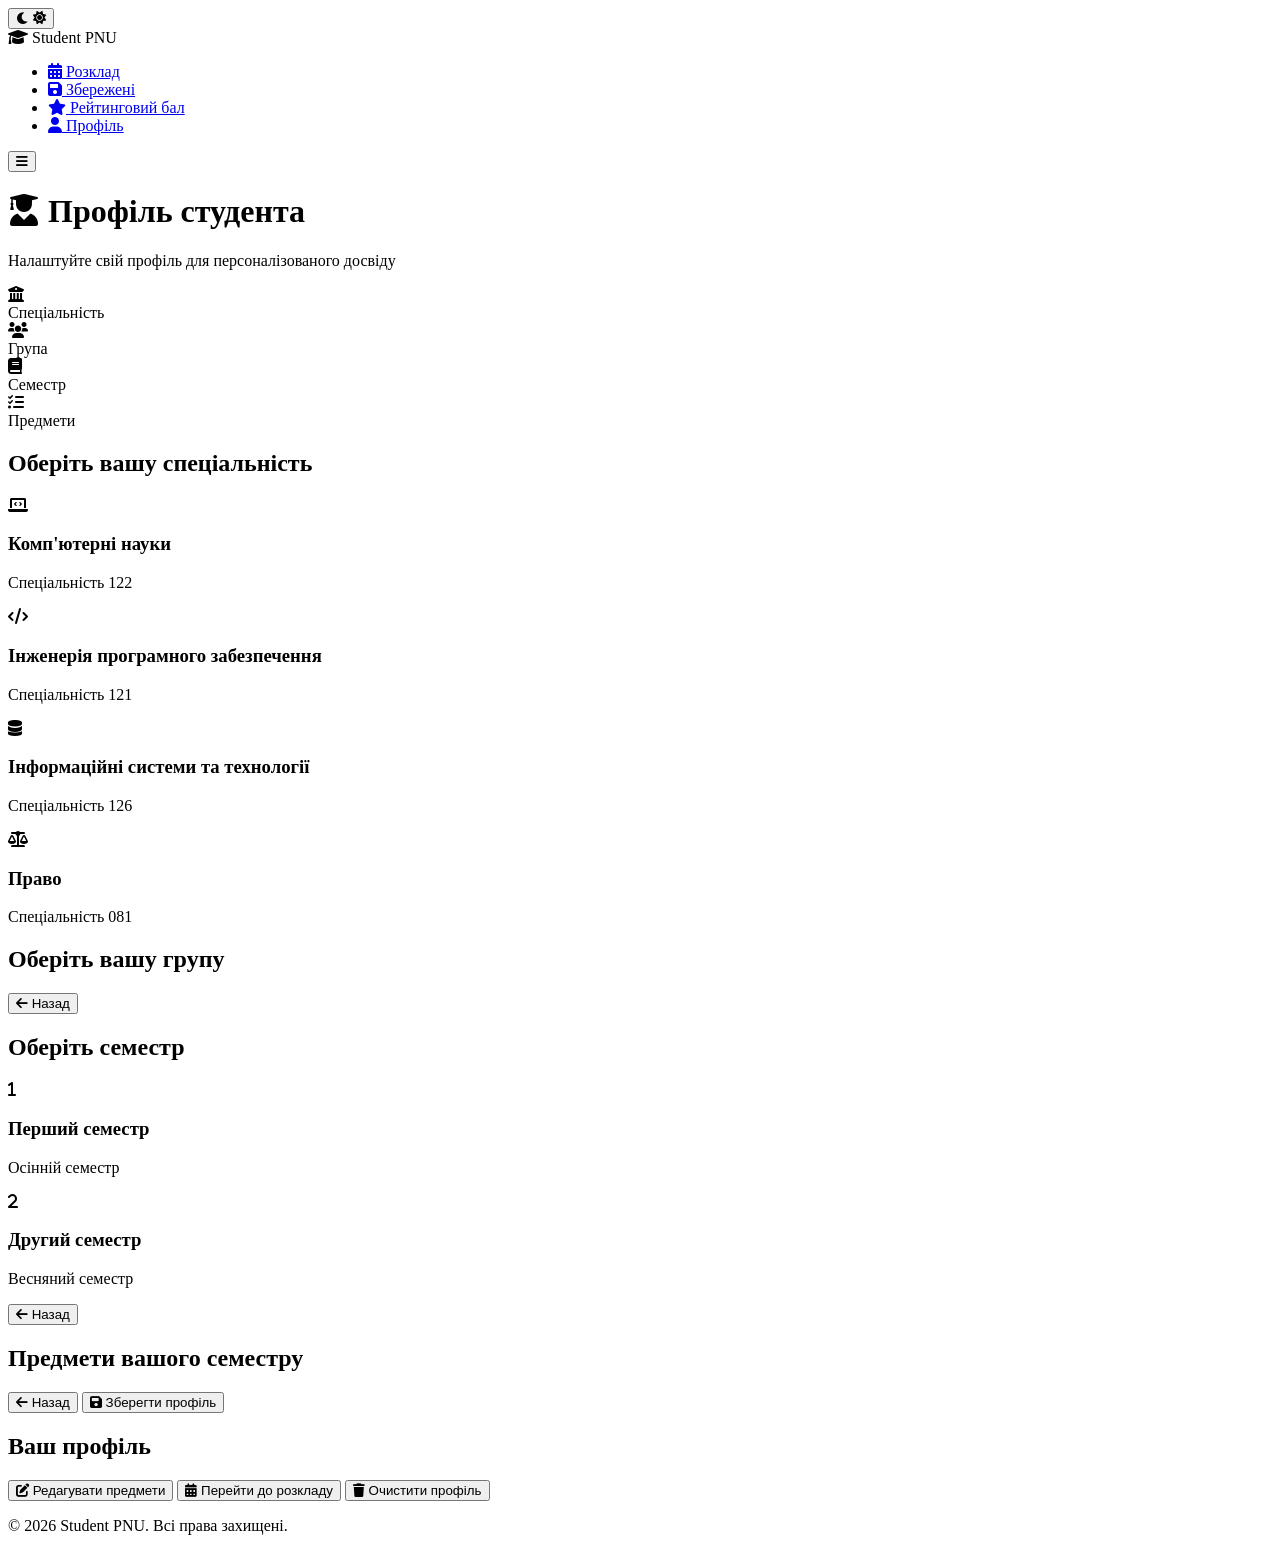
==== profile_new.html @ 1b492cb4 "Впроваджено функціонал перегляду чужих пар та оновлено дати на 2026" ====
<!DOCTYPE html>
<html lang="uk">
<head>
    <meta charset="UTF-8">
    <meta name="viewport" content="width=device-width, initial-scale=1.0">
    <title>Профіль студента</title>
    <link rel="stylesheet" href="profile_new.css">
    <!-- Font Awesome -->
    <link rel="stylesheet" href="https://cdnjs.cloudflare.com/ajax/libs/font-awesome/6.0.0/css/all.min.css">
    <!-- Google Fonts -->
    <link rel="preconnect" href="https://fonts.googleapis.com">
    <link rel="preconnect" href="https://fonts.gstatic.com" crossorigin>
    <link href="https://fonts.googleapis.com/css2?family=Montserrat:wght@400;500;600;700&display=swap" rel="stylesheet">
    <!-- Додаємо schedule_data.js перед profile.js -->
    <script src="schedule_data.js"></script>
    <script src="theme.js"></script>
    <script src="profile_new.js" defer></script>
</head>
<body>
    <!-- Тема -->
    <button id="theme-toggle" class="theme-toggle">
        <i class="fas fa-moon moon-icon"></i>
        <i class="fas fa-sun sun-icon"></i>
    </button>

    <!-- Навігація -->
    <nav class="main-nav">
        <div class="nav-container">
            <div class="logo">
                <i class="fas fa-graduation-cap"></i>
                <span>Student PNU</span>
            </div>
            <ul class="nav-list">
                <li class="nav-item">
                    <a href="schedule_new.html" class="nav-link">
                        <i class="fas fa-calendar-alt"></i>
                        <span>Розклад</span>
                    </a>
                </li>
                <li class="nav-item">
                    <a href="saved_new.html" class="nav-link">
                        <i class="fas fa-save"></i>
                        <span>Збережені</span>
                    </a>
                </li>
                <li class="nav-item">
                    <a href="rating_new.html" class="nav-link">
                        <i class="fas fa-star"></i>
                        <span>Рейтинговий бал</span>
                    </a>
                </li>
                <li class="nav-item">
                    <a href="profile_new.html" class="nav-link active">
                        <i class="fas fa-user"></i>
                        <span>Профіль</span>
                    </a>
                </li>
            </ul>
            <button class="mobile-menu-btn">
                <i class="fas fa-bars"></i>
            </button>
        </div>
    </nav>

    <!-- Головний контент -->
    <main class="main-content">
        <div class="container">
            <div class="profile-header">
                <h1 class="page-title">
                    <i class="fas fa-user-graduate"></i>
                    Профіль студента
                </h1>
                <p class="profile-subtitle">Налаштуйте свій профіль для персоналізованого досвіду</p>
            </div>

            <!-- Прогрес заповнення профілю -->
            <div class="profile-progress">
                <div class="progress-steps">
                    <div class="progress-step active" data-step="faculty">
                        <div class="step-icon">
                            <i class="fas fa-university"></i>
                        </div>
                        <div class="step-label">Спеціальність</div>
                    </div>
                    <div class="progress-step" data-step="group">
                        <div class="step-icon">
                            <i class="fas fa-users"></i>
                        </div>
                        <div class="step-label">Група</div>
                    </div>
                    <div class="progress-step" data-step="semester">
                        <div class="step-icon">
                            <i class="fas fa-book"></i>
                        </div>
                        <div class="step-label">Семестр</div>
                    </div>
                    <div class="progress-step" data-step="subjects">
                        <div class="step-icon">
                            <i class="fas fa-list-check"></i>
                        </div>
                        <div class="step-label">Предмети</div>
                    </div>
                </div>
                <div class="progress-bar">
                    <div class="progress-fill" style="width: 25%"></div>
                </div>
            </div>

            <!-- Крок 1: Вибір спеціальності -->
            <div id="step-faculty" class="profile-step active-step">
                <div class="step-content">
                    <h2 class="section-title">Оберіть вашу спеціальність</h2>
                    <div class="faculty-cards">
                        <div class="faculty-card" data-faculty="КН">
                            <div class="faculty-icon">
                                <i class="fas fa-laptop-code"></i>
                            </div>
                            <h3>Комп'ютерні науки</h3>
                            <p>Спеціальність 122</p>
                        </div>
                        <div class="faculty-card" data-faculty="ІПЗ">
                            <div class="faculty-icon">
                                <i class="fas fa-code"></i>
                            </div>
                            <h3>Інженерія програмного забезпечення</h3>
                            <p>Спеціальність 121</p>
                        </div>
                        <div class="faculty-card" data-faculty="ІСТ">
                            <div class="faculty-icon">
                                <i class="fas fa-database"></i>
                            </div>
                            <h3>Інформаційні системи та технології</h3>
                            <p>Спеціальність 126</p>
                        </div>
                        <div class="faculty-card" data-faculty="ПР">
                            <div class="faculty-icon">
                                <i class="fas fa-balance-scale"></i>
                            </div>
                            <h3>Право</h3>
                            <p>Спеціальність 081</p>
                        </div>
                    </div>
                </div>
            </div>

            <!-- Крок 2: Вибір групи -->
            <div id="step-group" class="profile-step">
                <div class="step-content">
                    <h2 class="section-title">Оберіть вашу групу</h2>
                    <div class="groups-container"></div>
                    <div class="step-actions">
                        <button class="btn btn-secondary" onclick="previousStep('step-group')">
                            <i class="fas fa-arrow-left"></i> Назад
                        </button>
                    </div>
                </div>
            </div>

            <!-- Крок 3: Вибір семестру -->
            <div id="step-semester" class="profile-step">
                <div class="step-content">
                    <h2 class="section-title">Оберіть семестр</h2>
                    <div class="semester-cards">
                        <div class="semester-card" data-semester="1">
                            <div class="semester-icon">
                                <i class="fas fa-1"></i>
                            </div>
                            <h3>Перший семестр</h3>
                            <p>Осінній семестр</p>
                        </div>
                        <div class="semester-card" data-semester="2">
                            <div class="semester-icon">
                                <i class="fas fa-2"></i>
                            </div>
                            <h3>Другий семестр</h3>
                            <p>Весняний семестр</p>
                        </div>
                    </div>
                    <div class="step-actions">
                        <button class="btn btn-secondary" onclick="previousStep('step-semester')">
                            <i class="fas fa-arrow-left"></i> Назад
                        </button>
                    </div>
                </div>
            </div>

            <!-- Крок 4: Список предметів -->
            <div id="step-subjects" class="profile-step">
                <div class="step-content">
                    <h2 class="section-title">Предмети вашого семестру</h2>
                    <div class="subjects-container">
                        <!-- Тут будуть предмети -->
                    </div>
                    <div class="step-actions">
                        <button class="btn btn-secondary" onclick="previousStep('step-subjects')">
                            <i class="fas fa-arrow-left"></i> Назад
                        </button>
                        <button class="btn btn-primary" onclick="saveProfile()">
                            <i class="fas fa-save"></i> Зберегти профіль
                        </button>
                    </div>
                </div>
            </div>

            <!-- Підсумок профілю (з'являється після заповнення) -->
            <div id="profile-summary" class="profile-step">
                <div class="step-content">
                    <h2 class="section-title">Ваш профіль</h2>
                    <div class="profile-summary-content">
                        <!-- Тут буде інформація про профіль -->
                    </div>
                    <div class="step-actions">
                        <button class="btn btn-secondary" onclick="editSubjects()">
                            <i class="fas fa-edit"></i> Редагувати предмети
                        </button>
                        <button class="btn btn-primary" onclick="checkProfileBeforeSchedule()">
                            <i class="fas fa-calendar-alt"></i> Перейти до розкладу
                        </button>
                        <button class="btn btn-danger" onclick="clearProfileState()">
                            <i class="fas fa-trash"></i> Очистити профіль
                        </button>
                    </div>
                </div>
            </div>
        </div>
    </main>

    <!-- Футер -->
    <footer class="footer">
        <div class="container">
            <p>© 2026 Student PNU. Всі права захищені.</p>
        </div>
    </footer>

</body>
</html>
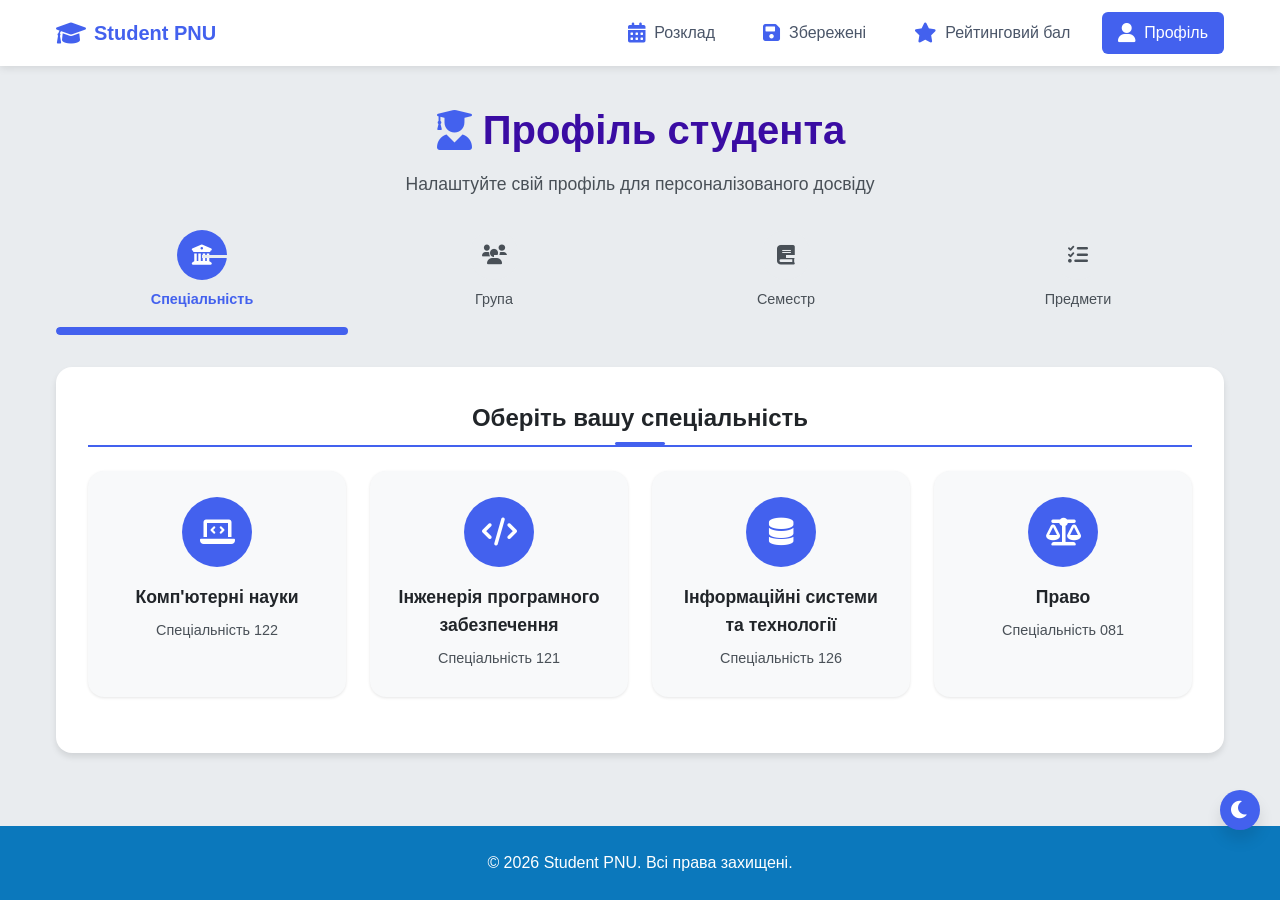
==== commit 4f9cb1e1: "Очищено код: видалено всі коментарі" ====
--- a/profile_new.html
+++ b/profile_new.html
@@ -5,25 +5,19 @@
     <meta name="viewport" content="width=device-width, initial-scale=1.0">
     <title>Профіль студента</title>
     <link rel="stylesheet" href="profile_new.css">
-    <!-- Font Awesome -->
     <link rel="stylesheet" href="https://cdnjs.cloudflare.com/ajax/libs/font-awesome/6.0.0/css/all.min.css">
-    <!-- Google Fonts -->
     <link rel="preconnect" href="https://fonts.googleapis.com">
     <link rel="preconnect" href="https://fonts.gstatic.com" crossorigin>
     <link href="https://fonts.googleapis.com/css2?family=Montserrat:wght@400;500;600;700&display=swap" rel="stylesheet">
-    <!-- Додаємо schedule_data.js перед profile.js -->
     <script src="schedule_data.js"></script>
     <script src="theme.js"></script>
     <script src="profile_new.js" defer></script>
 </head>
 <body>
-    <!-- Тема -->
     <button id="theme-toggle" class="theme-toggle">
         <i class="fas fa-moon moon-icon"></i>
         <i class="fas fa-sun sun-icon"></i>
     </button>
-
-    <!-- Навігація -->
     <nav class="main-nav">
         <div class="nav-container">
             <div class="logo">
@@ -61,8 +55,6 @@
             </button>
         </div>
     </nav>
-
-    <!-- Головний контент -->
     <main class="main-content">
         <div class="container">
             <div class="profile-header">
@@ -72,8 +64,6 @@
                 </h1>
                 <p class="profile-subtitle">Налаштуйте свій профіль для персоналізованого досвіду</p>
             </div>
-
-            <!-- Прогрес заповнення профілю -->
             <div class="profile-progress">
                 <div class="progress-steps">
                     <div class="progress-step active" data-step="faculty">
@@ -105,8 +95,6 @@
                     <div class="progress-fill" style="width: 25%"></div>
                 </div>
             </div>
-
-            <!-- Крок 1: Вибір спеціальності -->
             <div id="step-faculty" class="profile-step active-step">
                 <div class="step-content">
                     <h2 class="section-title">Оберіть вашу спеціальність</h2>
@@ -142,8 +130,6 @@
                     </div>
                 </div>
             </div>
-
-            <!-- Крок 2: Вибір групи -->
             <div id="step-group" class="profile-step">
                 <div class="step-content">
                     <h2 class="section-title">Оберіть вашу групу</h2>
@@ -155,8 +141,6 @@
                     </div>
                 </div>
             </div>
-
-            <!-- Крок 3: Вибір семестру -->
             <div id="step-semester" class="profile-step">
                 <div class="step-content">
                     <h2 class="section-title">Оберіть семестр</h2>
@@ -183,13 +167,10 @@
                     </div>
                 </div>
             </div>
-
-            <!-- Крок 4: Список предметів -->
             <div id="step-subjects" class="profile-step">
                 <div class="step-content">
                     <h2 class="section-title">Предмети вашого семестру</h2>
                     <div class="subjects-container">
-                        <!-- Тут будуть предмети -->
                     </div>
                     <div class="step-actions">
                         <button class="btn btn-secondary" onclick="previousStep('step-subjects')">
@@ -201,13 +182,10 @@
                     </div>
                 </div>
             </div>
-
-            <!-- Підсумок профілю (з'являється після заповнення) -->
             <div id="profile-summary" class="profile-step">
                 <div class="step-content">
                     <h2 class="section-title">Ваш профіль</h2>
                     <div class="profile-summary-content">
-                        <!-- Тут буде інформація про профіль -->
                     </div>
                     <div class="step-actions">
                         <button class="btn btn-secondary" onclick="editSubjects()">
@@ -224,13 +202,10 @@
             </div>
         </div>
     </main>
-
-    <!-- Футер -->
     <footer class="footer">
         <div class="container">
             <p>© 2026 Student PNU. Всі права захищені.</p>
         </div>
     </footer>
-
 </body>
 </html>
--- a/profile_new.css
+++ b/profile_new.css
@@ -0,0 +1,1316 @@
+
+:root {
+    --primary-color: #4361ee;
+    --primary-light: #4895ef;
+    --primary-dark: #3a0ca3;
+    --secondary-color: #f72585;
+    --accent-color: #f72585;
+    --light-color: #f8f9fa;
+    --light-gray: #e9ecef;
+    --medium-gray: #adb5bd;
+    --dark-gray: #495057;
+    --dark-color: #212529;
+    --success-color: #4ade80;
+    --warning-color: #fbbf24;
+    --danger-color: #f43f5e;
+    --info-color: #38bdf8;
+    --spacing-xs: 0.25rem;
+    --spacing-sm: 0.5rem;
+    --spacing-md: 1rem;
+    --spacing-lg: 1.5rem;
+    --spacing-xl: 2rem;
+    --spacing-xxl: 3rem;
+    --border-radius-sm: 0.25rem;
+    --border-radius-md: 0.5rem;
+    --border-radius-lg: 1rem;
+    --border-radius-xl: 1.5rem;
+    --border-radius-circle: 50%;
+    --box-shadow-sm: 0 1px 3px rgba(0, 0, 0, 0.1);
+    --box-shadow-md: 0 4px 6px rgba(0, 0, 0, 0.1);
+    --box-shadow-lg: 0 10px 15px rgba(0, 0, 0, 0.1);
+    --box-shadow-xl: 0 20px 25px rgba(0, 0, 0, 0.1);
+    --transition-fast: 0.2s ease;
+    --transition-normal: 0.3s ease;
+    --transition-slow: 0.5s ease;
+}
+* {
+    box-sizing: border-box;
+    margin: 0;
+    padding: 0;
+}
+body {
+    font-family: 'Montserrat', sans-serif;
+    line-height: 1.6;
+    color: var(--dark-color);
+    background-color: var(--light-gray);
+    min-height: 100vh;
+    display: flex;
+    flex-direction: column;
+}
+.container {
+    width: 100%;
+    max-width: 1200px;
+    margin: 0 auto;
+    padding: 0 var(--spacing-md);
+}
+.main-nav {
+    background-color: white;
+    padding: 0;
+    position: sticky;
+    top: 0;
+    z-index: 100;
+    box-shadow: 0 2px 8px rgba(0, 0, 0, 0.1);
+    width: 100%;
+}
+.nav-container {
+    max-width: 1200px;
+    margin: 0 auto;
+    display: flex;
+    justify-content: space-between;
+    align-items: center;
+    padding: 0.75rem 1rem;
+}
+.logo {
+    display: flex;
+    align-items: center;
+    gap: 0.5rem;
+    color: var(--primary-color);
+    font-size: 1.25rem;
+    font-weight: 700;
+    text-decoration: none;
+}
+.logo i {
+    font-size: 1.5rem;
+}
+.nav-list {
+    display: flex;
+    list-style: none;
+    margin: 0;
+    padding: 0;
+    gap: 1rem;
+}
+.nav-item {
+    margin: 0;
+}
+.nav-link {
+    display: flex;
+    align-items: center;
+    gap: 0.5rem;
+    color: #4a5568;
+    text-decoration: none;
+    font-weight: 500;
+    font-size: 1rem;
+    padding: 0.5rem 1rem;
+    border-radius: 0.375rem;
+    transition: all 0.3s ease;
+}
+.nav-link i {
+    font-size: 1.25rem;
+    color: var(--primary-color);
+}
+.nav-link:hover {
+    background-color: var(--primary-color);
+    color: white;
+}
+.nav-link:hover i {
+    color: white;
+}
+.nav-link.active {
+    background-color: var(--primary-color);
+    color: white;
+}
+.nav-link.active i {
+    color: white;
+}
+.mobile-menu-btn {
+    display: none;
+    background: none;
+    border: none;
+    color: #4a5568;
+    font-size: 1.5rem;
+    cursor: pointer;
+    padding: 0.5rem;
+}
+[data-theme="dark"] .main-nav {
+    background-color: #1a1a1a;
+    box-shadow: 0 2px 8px rgba(0, 0, 0, 0.3);
+}
+[data-theme="dark"] .logo {
+    color: var(--primary-light);
+}
+[data-theme="dark"] .nav-link {
+    color: #e2e8f0;
+}
+[data-theme="dark"] .nav-link i {
+    color: var(--primary-light);
+}
+[data-theme="dark"] .nav-link:hover,
+[data-theme="dark"] .nav-link.active {
+    background-color: var(--primary-light);
+    color: #1a202c;
+}
+[data-theme="dark"] .nav-link:hover i,
+[data-theme="dark"] .nav-link.active i {
+    color: #1a202c;
+}
+[data-theme="dark"] .mobile-menu-btn {
+    color: #e2e8f0;
+}
+@media (max-width: 768px) {
+    .nav-container {
+        padding: 0.5rem;
+    }
+    .nav-list {
+    display: none;
+        position: absolute;
+        top: 100%;
+        left: 0;
+        right: 0;
+        flex-direction: column;
+        background-color: white;
+        padding: 1rem;
+        box-shadow: 0 4px 6px rgba(0, 0, 0, 0.1);
+        z-index: 1000;
+    }
+    .nav-list.show {
+        display: flex;
+    }
+    .nav-item {
+        width: 100%;
+    }
+    .nav-link {
+        width: 100%;
+        padding: 0.75rem 1rem;
+    }
+    [data-theme="dark"] .nav-list {
+        background-color: #1a1a1a;
+    }
+    .mobile-menu-btn {
+        display: block !important;
+        position: relative;
+        z-index: 101;
+    }
+}
+.main-content {
+    flex: 1;
+    padding: var(--spacing-xl) 0;
+}
+.profile-header {
+    text-align: center;
+    margin-bottom: var(--spacing-xl);
+}
+.page-title {
+    font-size: 2.5rem;
+    font-weight: 700;
+    color: var(--primary-dark);
+    margin-bottom: var(--spacing-sm);
+    display: flex;
+    align-items: center;
+    justify-content: center;
+    gap: var(--spacing-sm);
+}
+.page-title i {
+    color: var(--primary-color);
+}
+.profile-subtitle {
+    font-size: 1.1rem;
+    color: var(--dark-gray);
+    max-width: 600px;
+    margin: 0 auto;
+}
+.profile-progress {
+    margin-bottom: var(--spacing-xl);
+}
+.progress-steps {
+    display: flex;
+    justify-content: space-between;
+    margin-bottom: var(--spacing-md);
+}
+.progress-step {
+    display: flex;
+    flex-direction: column;
+    align-items: center;
+    width: 25%;
+    position: relative;
+    z-index: 1;
+}
+.progress-step::before {
+    content: '';
+    position: absolute;
+    top: 25px;
+    left: -50%;
+    width: 100%;
+    height: 3px;
+    background-color: var(--light-gray);
+    z-index: -1;
+}
+.progress-step:first-child::before {
+    display: none;
+}
+.progress-step.active .step-icon,
+.progress-step.completed .step-icon {
+    background-color: var(--primary-color);
+    color: white;
+}
+.progress-step.active::before,
+.progress-step.completed::before {
+    background-color: var(--primary-color);
+}
+.step-icon {
+    width: 50px;
+    height: 50px;
+    border-radius: var(--border-radius-circle);
+    background-color: var(--light-gray);
+    display: flex;
+    align-items: center;
+    justify-content: center;
+    margin-bottom: var(--spacing-sm);
+    color: var(--dark-gray);
+    font-size: 1.25rem;
+    transition: all var(--transition-normal);
+}
+.step-label {
+    font-size: 0.9rem;
+    font-weight: 500;
+    color: var(--dark-gray);
+    text-align: center;
+}
+.progress-step.active .step-label {
+    color: var(--primary-color);
+    font-weight: 600;
+}
+.progress-bar {
+    height: 8px;
+    background-color: var(--light-gray);
+    border-radius: var(--border-radius-lg);
+    overflow: hidden;
+}
+.progress-fill {
+    height: 100%;
+    background-color: var(--primary-color);
+    border-radius: var(--border-radius-lg);
+    transition: width var(--transition-normal);
+}
+.profile-step {
+    display: none;
+    margin-bottom: var(--spacing-xl);
+}
+.profile-step.active-step {
+    display: block;
+    animation: fadeIn var(--transition-normal);
+}
+.step-content {
+    background-color: white;
+    border-radius: var(--border-radius-lg);
+    padding: var(--spacing-xl);
+    box-shadow: var(--box-shadow-md);
+}
+.section-title {
+    font-size: 1.5rem;
+    font-weight: 600;
+    color: var(--dark-color);
+    margin-bottom: var(--spacing-lg);
+    border-bottom: 2px solid var(--primary-color);
+    padding-bottom: var(--spacing-sm);
+    text-align: center;
+    position: relative;
+}
+.section-title::after {
+    content: '';
+    position: absolute;
+    bottom: 0;
+    left: 50%;
+    transform: translateX(-50%);
+    width: 50px;
+    height: 3px;
+    background-color: var(--primary-color);
+    border-radius: var(--border-radius-sm);
+}
+[data-theme="dark"] .section-title {
+    color: var(--light-color);
+    border-bottom: 2px solid var(--primary-light);
+}
+.faculty-cards {
+    display: grid;
+    grid-template-columns: repeat(auto-fit, minmax(250px, 1fr));
+    gap: var(--spacing-lg);
+    margin-bottom: var(--spacing-lg);
+}
+.faculty-card {
+    background-color: var(--light-color);
+    border-radius: var(--border-radius-lg);
+    padding: var(--spacing-lg);
+    box-shadow: var(--box-shadow-sm);
+    transition: all var(--transition-normal);
+    cursor: pointer;
+    text-align: center;
+    border: 2px solid transparent;
+}
+.faculty-card:hover {
+    transform: translateY(-5px);
+    box-shadow: var(--box-shadow-lg);
+    border-color: var(--primary-light);
+}
+.faculty-card.selected {
+    border-color: var(--primary-color);
+    background-color: rgba(67, 97, 238, 0.05);
+}
+.faculty-icon {
+    width: 70px;
+    height: 70px;
+    border-radius: var(--border-radius-circle);
+    background-color: var(--primary-color);
+    color: white;
+    display: flex;
+    align-items: center;
+    justify-content: center;
+    margin: 0 auto var(--spacing-md);
+    font-size: 1.75rem;
+}
+.faculty-card h3 {
+    font-size: 1.1rem;
+    font-weight: 600;
+    margin-bottom: var(--spacing-sm);
+    color: var(--dark-color);
+    word-wrap: break-word;
+}
+.faculty-card p {
+    font-size: 0.9rem;
+    color: var(--dark-gray);
+    word-wrap: break-word;
+}
+.groups-container {
+    display: grid;
+    grid-template-columns: repeat(auto-fill, minmax(150px, 1fr));
+    gap: var(--spacing-md);
+    margin-bottom: var(--spacing-lg);
+}
+.group-card {
+    background-color: var(--light-color);
+    border-radius: var(--border-radius-md);
+    padding: var(--spacing-md);
+    text-align: center;
+    cursor: pointer;
+    transition: all var(--transition-normal);
+    border: 2px solid transparent;
+}
+.group-card:hover {
+    transform: translateY(-3px);
+    box-shadow: var(--box-shadow-md);
+    border-color: var(--primary-light);
+}
+.group-card.selected {
+    border-color: var(--primary-color);
+    background-color: rgba(67, 97, 238, 0.05);
+}
+.group-card h3 {
+    font-size: 1.1rem;
+    font-weight: 600;
+    color: var(--dark-color);
+    word-wrap: break-word;
+}
+.group-card p {
+    font-size: 0.85rem;
+    color: var(--dark-gray);
+    word-wrap: break-word;
+}
+.semester-cards {
+    display: grid;
+    grid-template-columns: repeat(auto-fit, minmax(200px, 1fr));
+    gap: var(--spacing-lg);
+    margin-bottom: var(--spacing-lg);
+}
+.semester-card {
+    background-color: var(--light-color);
+    border-radius: var(--border-radius-lg);
+    padding: var(--spacing-lg);
+    text-align: center;
+    cursor: pointer;
+    transition: all var(--transition-normal);
+    border: 2px solid transparent;
+}
+.semester-card:hover {
+    transform: translateY(-5px);
+    box-shadow: var(--box-shadow-md);
+    border-color: var(--primary-light);
+}
+.semester-card.selected {
+    border-color: var(--primary-color);
+    background-color: rgba(67, 97, 238, 0.05);
+}
+.semester-icon {
+    width: 60px;
+    height: 60px;
+    border-radius: var(--border-radius-circle);
+    background-color: var(--primary-color);
+    color: white;
+    display: flex;
+    align-items: center;
+    justify-content: center;
+    margin: 0 auto var(--spacing-md);
+    font-size: 1.5rem;
+}
+.semester-card h3 {
+    font-size: 1.1rem;
+    font-weight: 600;
+    margin-bottom: var(--spacing-sm);
+    color: var(--dark-color);
+    word-wrap: break-word;
+}
+.semester-card p {
+    font-size: 0.9rem;
+    color: var(--dark-gray);
+    word-wrap: break-word;
+}
+.subjects-container {
+    margin-bottom: var(--spacing-lg);
+}
+.subject-category-group {
+    margin-bottom: var(--spacing-lg);
+    border-radius: var(--border-radius-md);
+    overflow: hidden;
+    box-shadow: var(--box-shadow-sm);
+}
+.subject-category-group h3 {
+    background-color: var(--primary-light);
+    color: white;
+    padding: var(--spacing-md);
+    font-size: 1.1rem;
+    font-weight: 600;
+    display: flex;
+    justify-content: space-between;
+    align-items: center;
+    cursor: pointer;
+}
+.subject-category-group h3:hover {
+    background-color: var(--primary-color);
+}
+.subjects-list {
+    background-color: var(--light-color);
+    padding: var(--spacing-md);
+}
+.subject-item-chosen { 
+    display: flex;
+    flex-direction: column; 
+    padding: var(--spacing-md);
+    border-bottom: 1px solid var(--light-gray);
+    transition: background-color var(--transition-fast);
+}
+.subject-item-chosen:last-child {
+    border-bottom: none;
+}
+.subject-item-chosen:hover {
+    background-color: rgba(67, 97, 238, 0.05);
+}
+.subject-info-chosen { 
+    flex: 1;
+    min-width: 0;
+    margin-bottom: var(--spacing-sm);
+}
+.subject-info-chosen h4 {
+    font-size: 1.1rem;
+    font-weight: 600;
+    margin-bottom: var(--spacing-xs);
+    color: var(--dark-color);
+    word-wrap: break-word;
+    overflow-wrap: break-word;
+    hyphens: auto;
+    max-width: 100%;
+}
+.subject-info-chosen small {
+    display: block;
+    font-size: 0.9rem;
+    color: var(--dark-gray);
+    word-wrap: break-word;
+    overflow-wrap: break-word;
+    hyphens: auto;
+    margin-bottom: var(--spacing-sm);
+    max-width: 100%;
+}
+.subject-info-chosen small i {
+    margin-right: var(--spacing-xs);
+    color: var(--primary-color);
+}
+.subgroups-chosen { 
+    word-wrap: break-word;
+    overflow-wrap: break-word;
+    padding-left: 0; 
+    margin-top: var(--spacing-sm);
+    max-width: 100%;
+}
+.subgroups_chosen label { 
+    display: block;
+    margin-bottom: var(--spacing-xs);
+    font-size: 0.85rem;
+    color: var(--dark-gray);
+    word-wrap: break-word;
+    overflow-wrap: break-word;
+    hyphens: auto;
+    max-width: 100%;
+}
+.subject-item {
+    display: flex;
+    align-items: flex-start;
+    padding: var(--spacing-md);
+    border-bottom: 1px solid var(--light-gray);
+    transition: background-color var(--transition-fast);
+    flex-direction: column; 
+}
+.subject-item:last-child {
+    border-bottom: none;
+}
+.subject-item:hover {
+    background-color: rgba(67, 97, 238, 0.05);
+}
+.subject-item input[type="checkbox"] {
+    margin-right: 0;
+    margin-bottom: var(--spacing-sm);
+    width: 18px;
+    height: 18px;
+    accent-color: var(--primary-color);
+    order: -1;
+}
+.subject-info {
+    flex: 1;
+    min-width: 0;
+    margin-left: 0;
+}
+.subject-info h4 {
+    font-size: 1.1rem;
+    font-weight: 600;
+    margin-bottom: var(--spacing-xs);
+    color: var(--dark-color);
+    word-wrap: break-word;
+    overflow-wrap: break-word;
+    hyphens: auto;
+    max-width: 100%;
+}
+.subject-info small {
+    display: block;
+    background-color: #f8f9fa;
+    padding: 8px 12px;
+    margin-top: 8px;
+    border-radius: 6px;
+    font-size: 0.95em;
+    color: #495057;
+    width: 100%;
+    box-sizing: border-box;
+}
+.subject-info small i {
+    margin-right: 6px;
+    color: #0d6efd;
+}
+.subject-info small i.fa-graduation-cap {
+    color: #198754;
+}
+.subject-info small i.fa-clipboard-check {
+    color: #0dcaf0;
+}
+.subgroups {
+    margin-top: var(--spacing-sm);
+    padding-left: 0;
+    word-wrap: break-word;
+    overflow-wrap: break-word;
+    max-width: 100%;
+}
+.subgroups label {
+    display: block;
+    margin-bottom: var(--spacing-xs);
+    font-size: 0.85rem;
+    color: var(--dark-gray);
+    word-wrap: break-word;
+    overflow-wrap: break-word;
+    hyphens: auto;
+    max-width: 100%;
+}
+.step-actions {
+    display: flex;
+    gap: 1rem;
+    margin-top: 2rem;
+    justify-content: center;
+    flex-wrap: wrap;
+}
+.btn {
+    display: inline-flex;
+    align-items: center;
+    justify-content: center;
+    gap: 0.5rem;
+    padding: 0.75rem 1.5rem;
+    border: none;
+    border-radius: 8px;
+    font-size: 1rem;
+    font-weight: 600;
+    cursor: pointer;
+    transition: all 0.3s ease;
+    min-width: 160px;
+    text-align: center;
+}
+.btn i {
+    font-size: 1.1rem;
+}
+.btn-primary {
+    background-color: var(--primary-color);
+    color: white;
+}
+.btn-primary:hover {
+    background-color: var(--primary-dark);
+    transform: translateY(-2px);
+    box-shadow: 0 4px 6px rgba(0, 0, 0, 0.1);
+}
+.btn-secondary {
+    background-color: var(--light-gray);
+    color: var(--dark-gray);
+}
+.btn-secondary:hover {
+    background-color: var(--medium-gray);
+    transform: translateY(-2px);
+    box-shadow: 0 4px 6px rgba(0, 0, 0, 0.1);
+}
+.btn-danger {
+    background-color: var(--danger-color);
+    color: white;
+}
+.btn-danger:hover {
+    opacity: 0.9;
+    transform: translateY(-2px);
+    box-shadow: 0 4px 6px rgba(0, 0, 0, 0.1);
+}
+[data-theme="dark"] .btn-secondary {
+    background-color: #2d3436;
+    color: #f5f6fa;
+    border: 1px solid #4895ef;
+}
+[data-theme="dark"] .btn-secondary:hover {
+    background-color: #1a1a1a;
+}
+[data-theme="dark"] .btn-primary {
+    background-color: #4895ef;
+    color: #f5f6fa;
+}
+[data-theme="dark"] .btn-primary:hover {
+    background-color: #3a7bc8;
+}
+[data-theme="dark"] .btn-danger {
+    background-color: #e74c3c;
+    color: #f5f6fa;
+}
+[data-theme="dark"] .btn-danger:hover {
+    background-color: #c0392b;
+}
+@media (max-width: 576px) {
+    .step-actions {
+        flex-direction: column;
+        gap: 0.75rem;
+    }
+    .btn {
+        width: 100%;
+        padding: 0.875rem;
+        font-size: 0.95rem;
+    }
+}
+.profile-summary-content {
+    background-color: var(--light-color);
+    border-radius: var(--border-radius-md);
+    padding: var(--spacing-lg);
+    margin-bottom: var(--spacing-lg);
+}
+.profile-summary-content h3 {
+    font-size: 1.2rem;
+    font-weight: 600;
+    margin-bottom: var(--spacing-md);
+    color: var(--primary-color);
+    display: flex;
+    align-items: center;
+    gap: var(--spacing-sm);
+}
+.profile-summary-content h3 i {
+    color: var(--primary-color);
+}
+.profile-summary-content p {
+    margin-bottom: var(--spacing-md);
+    font-size: 1rem;
+    color: var(--dark-gray);
+    word-wrap: break-word;
+    overflow-wrap: break-word;
+}
+.profile-summary-content ul {
+    list-style-type: none;
+    margin-bottom: var(--spacing-md);
+}
+.profile-summary-content ul li {
+    background-color: #f8f9fa;
+    padding: 12px;
+    margin-bottom: 10px;
+    border-radius: 8px;
+    line-height: 1.5;
+}
+.profile-summary-content ul li small {
+    display: block;
+    margin-top: 8px;
+    padding: 6px;
+    background-color: #e9ecef;
+    border-radius: 4px;
+}
+.profile-summary-content ul li i {
+    margin-right: 6px;
+}
+.profile-summary-content ul li i.fa-users {
+    color: #0d6efd;
+}
+.profile-summary-content li:last-child {
+    border-bottom: none;
+}
+.profile-summary-content li i {
+    color: var(--primary-color);
+    margin-right: var(--spacing-sm);
+}
+.profile-summary-content strong {
+    font-weight: 600;
+    color: var(--dark-color);
+    margin-right: var(--spacing-sm);
+    word-wrap: break-word;
+    overflow-wrap: break-word;
+}
+.footer {
+    background-color: #0b78bc;
+    color: white;
+    padding: var(--spacing-lg) 0;
+    text-align: center;
+    margin-top: auto;
+    width: 100%;
+}
+.footer .container {
+    background-color: #0b78bc;
+}
+[data-theme="dark"] .footer .container {
+    background-color: #0b78bc;
+}
+.theme-toggle-profile {
+    position: fixed;
+    bottom: 20px;
+    right: 20px;
+    width: 50px;
+    height: 50px;
+    border-radius: var(--border-radius-circle);
+    background-color: var(--primary-color);
+    color: white;
+    border: none;
+    cursor: pointer;
+    display: flex;
+    align-items: center;
+    justify-content: center;
+    font-size: 1.25rem;
+    z-index: 1000;
+    box-shadow: var(--box-shadow-lg);
+    transition: all 0.3s ease;
+}
+.theme-toggle {
+    position: fixed;
+    bottom: 70px;
+    right: 20px;
+    width: 40px;
+    height: 40px;
+    border-radius: var(--border-radius-circle);
+    background-color: var(--primary-color);
+    color: white;
+    border: none;
+    cursor: pointer;
+    display: flex;
+    align-items: center;
+    justify-content: center;
+    font-size: 1.25rem;
+    z-index: 1000;
+    box-shadow: var(--box-shadow-lg);
+    transition: all 0.3s ease;
+}
+.theme-toggle:hover {
+    transform: scale(1.1);
+    background-color: var(--primary-dark);
+}
+.theme-toggle .moon-icon,
+.theme-toggle .sun-icon {
+    position: absolute;
+    transition: all 0.3s ease;
+}
+.theme-toggle .moon-icon {
+    opacity: 1;
+    transform: rotate(0deg);
+}
+.theme-toggle .sun-icon {
+    opacity: 0;
+    transform: rotate(90deg);
+}
+[data-theme="dark"] .theme-toggle .moon-icon {
+    opacity: 0;
+    transform: rotate(-90deg);
+}
+[data-theme="dark"] .theme-toggle .sun-icon {
+    opacity: 1;
+    transform: rotate(0deg);
+}
+[data-theme="dark"] {
+    --primary-color: #6c5ce7;
+    --primary-light: #a29bfe;
+    --secondary-color: #a29bfe;
+    --success-color: #00b894;
+    --warning-color: #ffeaa7;
+    --danger-color: #ff7675;
+    --light-gray: #2d3436;
+    --dark-gray: #dfe6e9;
+    --text-color: #f5f6fa;
+    background: #1a1a1a;
+    --dark-bg-darker: #111827;
+    --dark-bg: #1F2937;
+    --dark-bg-lighter: #374151;
+    --dark-bg-hover: #4B5563;
+    --border-color: #374151;
+    --text-muted: #9CA3AF;
+    --light-color: #F3F4F6;
+}
+[data-theme="dark"] body {
+    background: #1a1a1a;
+    color: #f5f6fa;
+}
+[data-theme="dark"] .main-nav {
+    background-color: #1a1a1a;
+    box-shadow: 0 2px 8px rgba(0, 0, 0, 0.3);
+}
+[data-theme="dark"] .logo {
+    color: var(--primary-light);
+}
+[data-theme="dark"] .nav-link {
+    color: #e2e8f0;
+}
+[data-theme="dark"] .nav-link i {
+    color: var(--primary-light);
+}
+[data-theme="dark"] .nav-link:hover,
+[data-theme="dark"] .nav-link.active {
+    background-color: var(--primary-light);
+    color: #1a202c;
+}
+[data-theme="dark"] .nav-link:hover i,
+[data-theme="dark"] .nav-link.active i {
+    color: #1a202c;
+}
+[data-theme="dark"] .mobile-menu-btn {
+    color: #e2e8f0;
+}
+[data-theme="dark"] .rating-section,
+[data-theme="dark"] .saved-category {
+    background: #2d3436;
+    box-shadow: 0 8px 30px rgba(0, 0, 0, 0.3);
+}
+[data-theme="dark"] .subject-item-chosen {
+    background-color: #1a1a1a;
+    border: 1px solid #4a4a4a;
+}
+[data-theme="dark"] .subject-info-chosen h4 {
+    color: #f5f6fa;
+}
+[data-theme="dark"] .subject-info-chosen small {
+    color: #dfe6e9;
+    background-color: #1a1a1a;
+}
+[data-theme="dark"] .credit-highlight {
+    background-color: #2d3436;
+    color: #f5f6fa;
+    border: 1px solid #4895ef;
+}
+[data-theme="dark"] .web-credits {
+    background-color: #2d3436;
+    color: #f5f6fa;
+    border: 1px solid #2ecc71;
+}
+[data-theme="dark"] .credit-banner {
+    background-color: #2d3436;
+    color: #f5f6fa;
+    border: 1px solid #4895ef;
+}
+[data-theme="dark"] .credit-banner strong {
+    color: #4895ef;
+}
+[data-theme="dark"] .subject-info small, 
+[data-theme="dark"] .subject-info-chosen small {
+    background-color: #1a1a1a;
+    color: #f5f6fa;
+}
+[data-theme="dark"] .credit-info {
+    background-color: #2d3436;
+    color: #f5f6fa;
+    border: 1px solid #4895ef;
+}
+[data-theme="dark"] .credit-block {
+    background-color: #2d3436;
+    border: 1px solid #4895ef;
+}
+[data-theme="dark"] .section-divider {
+    border-color: #4895ef;
+    background-color: #1a1a1a;
+}
+[data-theme="dark"] .subject-category-group h3 {
+    background-color: #1a1a1a;
+    color: #f5f6fa;
+    border-bottom-color: #4895ef;
+}
+[data-theme="dark"] .subject-category-group h3:hover {
+    background-color: #2d3436;
+}
+[data-theme="dark"] .subjects-list {
+    background-color: #1a1a1a;
+    color: #f5f6fa;
+}
+[data-theme="dark"] .subject-item {
+    background-color: #1a1a1a;
+    color: #f5f6fa;
+    border: 1px solid #4895ef;
+}
+[data-theme="dark"] .subject-item:hover {
+    background-color: #2d3436;
+}
+[data-theme="dark"] .subject-info h4 {
+    color: #f5f6fa;
+}
+[data-theme="dark"] .subgroups label {
+    color: #f5f6fa;
+}
+[data-theme="dark"] .profile-summary-content {
+    background-color: #2d3748;
+    color: #e2e8f0;
+}
+[data-theme="dark"] .profile-summary-content ul li {
+    background-color: #1a1a1a;
+    border: 1px solid #4895ef;
+}
+[data-theme="dark"] .profile-summary-content ul li:hover {
+    background-color: #2d3436;
+}
+[data-theme="dark"] .profile-summary-content ul li small {
+    background-color: #2d3436;
+    color: #f5f6fa;
+}
+[data-theme="dark"] .profile-summary-content strong {
+    color: #4895ef;
+}
+@keyframes fadeIn {
+    from {
+        opacity: 0;
+        transform: translateY(10px);
+    }
+    to {
+        opacity: 1;
+        transform: translateY(0);
+    }
+}
+@keyframes slideIn {
+    from {
+        opacity: 0;
+        transform: translateX(-20px);
+    }
+    to {
+        opacity: 1;
+        transform: translateX(0);
+    }
+}
+.subgroups a, .subgroups-chosen a {
+    display: inline-block;
+    word-break: break-all;
+    line-height: 1.3;
+    text-decoration: none;
+    color: var(--primary-color);
+    transition: color var(--transition-fast);
+    margin-right: 4px;
+}
+.subgroups a:hover, .subgroups-chosen a:hover {
+    color: var(--primary-dark);
+    text-decoration: underline;
+}
+.subgroups label, .subgroups-chosen label {
+        display: flex;
+    flex-wrap: wrap;
+        align-items: center;
+    gap: 4px;
+    margin-bottom: 6px;
+}
+.subject-info small, .subject-info-chosen small {
+    display: inline-block;
+    margin-right: 8px;
+    margin-bottom: 4px;
+    line-height: 1.4;
+}
+.credit-banner {
+    display: block;
+    width: 100%;
+    background-color: #e3f2fd;
+    border-radius: 4px;
+    padding: 8px;
+    margin: 8px 0;
+    text-align: center;
+    font-weight: 500;
+    font-size: 0.85rem;
+    color: #1a73e8;
+    box-shadow: 0 1px 2px rgba(0,0,0,0.1);
+    border-left: 4px solid #1a73e8;
+    line-height: 1.3;
+}
+[data-theme="dark"] .credit-banner {
+    background-color: #1e3a5f;
+    color: #90caf9;
+    border-left: 4px solid #5c8eff;
+}
+@media (max-width: 576px) {
+    .credit-banner {
+        border-left: 5px solid #1a73e8;
+        margin: 10px 0;
+        font-size: 0.9rem;
+        padding: 10px;
+        background-color: #e3f2fd;
+        text-align: left;
+        font-weight: bold;
+        border-radius: 4px;
+        box-shadow: 0 2px 4px rgba(0,0,0,0.1);
+    }
+    .credit-banner strong {
+        color: #0d47a1;
+        font-weight: 700;
+    }
+    [data-theme="dark"] .credit-banner {
+        background-color: #1e3a5f;
+        color: #90caf9;
+        border-left: 5px solid #5c8eff;
+    }
+    [data-theme="dark"] .credit-banner strong {
+        color: #bbdefb;
+    }
+}
+[class*="subject"] span:contains("кредитів"),
+.subject-item-chosen span:contains("кредитів"),
+small:contains("кредитів"),
+.subject-info small,
+span:contains("кредитів"),
+a:contains("кредитів") {
+    display: block !important;
+    width: 100% !important;
+    max-width: 100% !important;
+    background: #e3f2fd !important;
+    color: #0d47a1 !important;
+    padding: 8px 10px !important;
+    margin: 8px 0 !important;
+    border-radius: 4px !important;
+    font-weight: 600 !important;
+    font-size: 0.9rem !important;
+    text-align: center !important;
+    border-left: 5px solid #0d47a1 !important;
+    box-shadow: 0 1px 3px rgba(0,0,0,0.1) !important;
+    box-sizing: border-box !important;
+}
+[data-theme="dark"] [class*="subject"] span:contains("кредитів"),
+[data-theme="dark"] .subject-item-chosen span:contains("кредитів"),
+[data-theme="dark"] small:contains("кредитів"),
+[data-theme="dark"] .subject-info small,
+[data-theme="dark"] span:contains("кредитів"),
+[data-theme="dark"] a:contains("кредитів") {
+    background: #1a3a5f !important;
+    color: #90caf9 !important;
+    border-left: 5px solid #5c8eff !important;
+}
+.subject-item-chosen {
+    position: relative !important;
+}
+.credit-econ, 
+span:nth-of-type(1):contains("кредитів") {
+    background-color: #e3f2fd !important;
+    display: block !important;
+    width: 100% !important;
+    padding: 8px 10px !important;
+    border-radius: 4px !important;
+    margin: 8px 0 !important;
+    text-align: center !important;
+    color: #0d47a1 !important;
+    border-left: 5px solid #0d47a1 !important;
+}
+.credit-net,
+span:nth-of-type(2):contains("кредитів") {
+    background-color: #e8eaf6 !important;
+    display: block !important;
+    width: 100% !important;
+    padding: 8px 10px !important;
+    border-radius: 4px !important;
+    margin: 8px 0 !important;
+    text-align: center !important;
+    color: #303f9f !important;
+    border-left: 5px solid #303f9f !important;
+}
+.credit-prakt,
+span:nth-of-type(3):contains("кредитів") {
+    background-color: #e0f2f1 !important;
+    display: block !important;
+    width: 100% !important;
+    padding: 8px 10px !important;
+    border-radius: 4px !important;
+    margin: 8px 0 !important;
+    text-align: center !important;
+    color: #00695c !important;
+    border-left: 5px solid #00695c !important;
+}
+.credit-unity,
+span:nth-of-type(4):contains("кредитів") {
+    background-color: #f3e5f5 !important;
+    display: block !important;
+    width: 100% !important;
+    padding: 8px 10px !important;
+    border-radius: 4px !important;
+    margin: 8px 0 !important;
+    text-align: center !important;
+    color: #6a1b9a !important;
+    border-left: 5px solid #6a1b9a !important;
+}
+.credit-web,
+span:nth-of-type(5):contains("кредитів") {
+    background-color: #fff3e0 !important;
+    display: block !important;
+    width: 100% !important;
+    padding: 8px 10px !important;
+    border-radius: 4px !important;
+    margin: 8px 0 !important;
+    text-align: center !important;
+    color: #e65100 !important;
+    border-left: 5px solid #e65100 !important;
+}
+small:contains("кредитів"),
+span:contains("кредитів") {
+    font-weight: bold !important;
+    font-size: 0.9rem !important;
+    line-height: 1.3 !important;
+    width: 100% !important;
+    display: block !important;
+    margin: 8px 0 !important;
+    padding: 8px 10px !important;
+    border-radius: 4px !important;
+    text-align: center !important;
+    background-color: #e3f2fd !important;
+    color: #0d47a1 !important;
+    box-shadow: 0 1px 3px rgba(0,0,0,0.1) !important;
+}
+body.profile-completed .profile-progress,
+body.profile-completed .progress-steps {
+    display: none !important;
+}
+body.profile-completed .progress-step {
+    display: none !important;
+}
+[data-theme="dark"] .profile-step {
+    background-color: var(--dark-bg);
+    box-shadow: 0 4px 6px rgba(0, 0, 0, 0.2);
+    border: 1px solid var(--border-color);
+    border-radius: var(--border-radius-lg);
+}
+[data-theme="dark"] .step-content {
+    background-color: var(--dark-bg);
+    color: var(--light-color);
+    padding: var(--spacing-lg);
+}
+[data-theme="dark"] .profile-summary-content {
+    background-color: var(--dark-bg);
+    color: var(--light-color);
+    border: 1px solid var(--border-color);
+    box-shadow: 0 4px 6px rgba(0, 0, 0, 0.2);
+}
+[data-theme="dark"] .subject-item,
+[data-theme="dark"] .subject-item-chosen {
+    background-color: var(--dark-bg-lighter);
+    border: 1px solid var(--border-color);
+    color: var(--light-color);
+    transition: all 0.3s ease;
+    margin-bottom: var(--spacing-md);
+    padding: var(--spacing-md);
+    border-radius: var(--border-radius-md);
+}
+[data-theme="dark"] .subject-item:hover,
+[data-theme="dark"] .subject-item-chosen:hover {
+    background-color: var(--dark-bg-hover);
+    transform: translateY(-2px);
+    box-shadow: 0 4px 6px rgba(0, 0, 0, 0.2);
+}
+[data-theme="dark"] .subject-info h4,
+[data-theme="dark"] .subject-info-chosen h4 {
+    color: var(--light-color);
+    font-weight: 600;
+    margin-bottom: var(--spacing-sm);
+}
+[data-theme="dark"] .subject-info small,
+[data-theme="dark"] .subject-info-chosen small {
+    background-color: var(--dark-bg);
+    color: var(--text-muted);
+    padding: var(--spacing-xs) var(--spacing-sm);
+    border-radius: var(--border-radius-sm);
+    display: inline-block;
+}
+[data-theme="dark"] .main-content {
+    background-color: var(--dark-bg-darker);
+    min-height: 100vh;
+    padding: var(--spacing-xl) 0;
+}
+[data-theme="dark"] .container {
+    background-color: transparent;
+    max-width: 1200px;
+    margin: 0 auto;
+    padding: 0 var(--spacing-md);
+}
+[data-theme="dark"] .faculty-card {
+    background-color: #1a1a1a;
+    color: #f5f6fa;
+    border: 1px solid #374151;
+}
+[data-theme="dark"] .faculty-card h3 {
+    color: #f5f6fa;
+}
+[data-theme="dark"] .faculty-card p {
+    color: #9CA3AF;
+}
+[data-theme="dark"] .faculty-card:hover {
+    border-color: var(--primary-light);
+    box-shadow: 0 8px 30px rgba(0, 0, 0, 0.3);
+}
+[data-theme="dark"] .faculty-card.selected {
+    border-color: var(--primary-light);
+    background-color: rgba(108, 92, 231, 0.1);
+}
+[data-theme="dark"] .group-card {
+    background-color: #1a1a1a;
+    color: #f5f6fa;
+    border: 1px solid #374151;
+}
+[data-theme="dark"] .group-card h3 {
+    color: #f5f6fa;
+}
+[data-theme="dark"] .group-card p {
+    color: #9CA3AF;
+}
+[data-theme="dark"] .group-card:hover {
+    border-color: var(--primary-light);
+    box-shadow: 0 8px 30px rgba(0, 0, 0, 0.3);
+}
+[data-theme="dark"] .group-card.selected {
+    border-color: var(--primary-light);
+    background-color: rgba(108, 92, 231, 0.1);
+}
+[data-theme="dark"] .semester-card {
+    background-color: #1a1a1a;
+    color: #f5f6fa;
+    border: 1px solid #374151;
+}
+[data-theme="dark"] .semester-card h3 {
+    color: #f5f6fa;
+}
+[data-theme="dark"] .semester-card p {
+    color: #9CA3AF;
+}
+[data-theme="dark"] .semester-card:hover {
+    border-color: var(--primary-light);
+    box-shadow: 0 8px 30px rgba(0, 0, 0, 0.3);
+}
+[data-theme="dark"] .semester-card.selected {
+    border-color: var(--primary-light);
+    background-color: rgba(108, 92, 231, 0.1);
+}
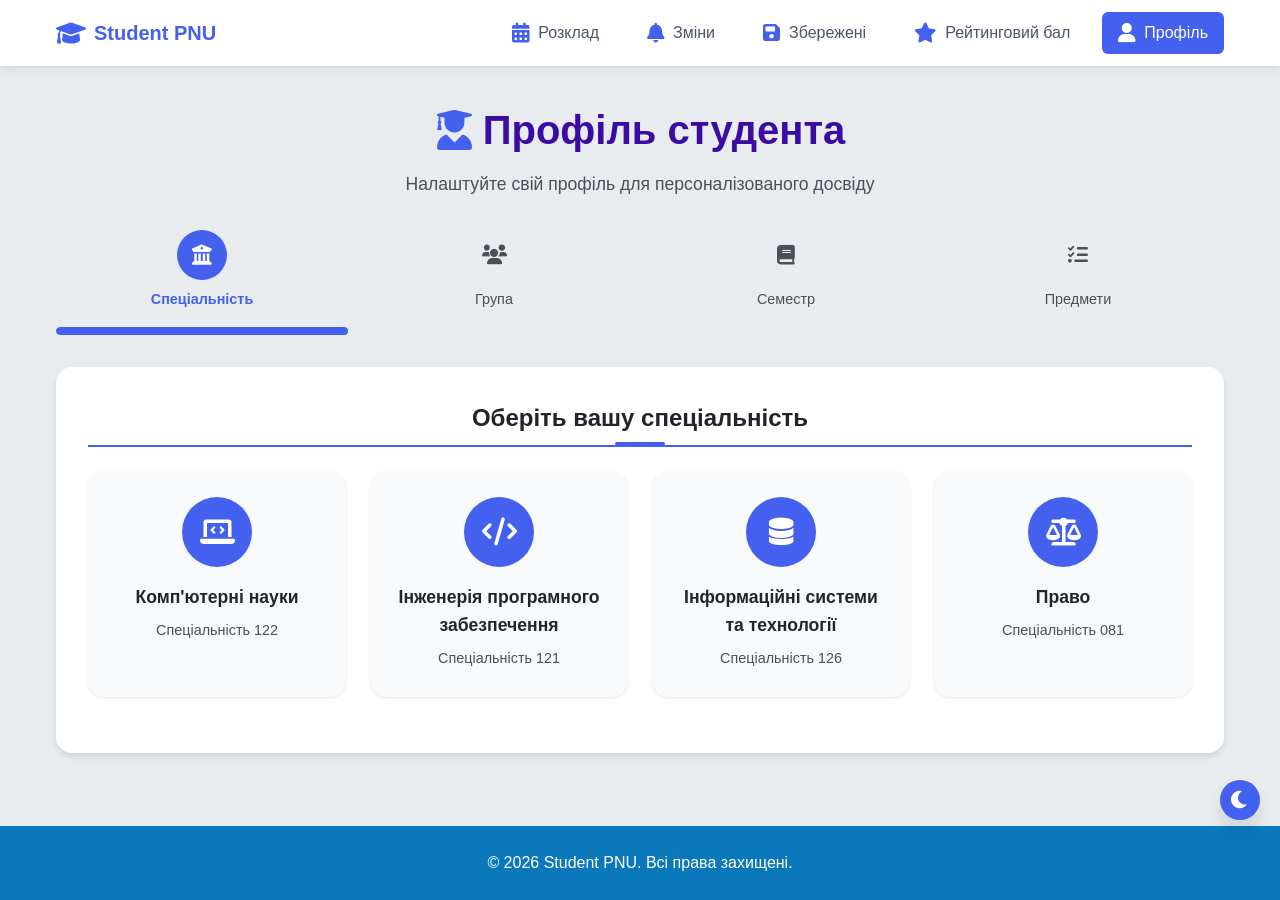
==== commit 6ebb9078: "feat: add detailed schedule changes diff viewer" ====
--- a/profile_new.html
+++ b/profile_new.html
@@ -32,6 +32,12 @@
                     </a>
                 </li>
                 <li class="nav-item">
+                    <a href="schedule-changes.html" class="nav-link">
+                        <i class="fas fa-bell"></i>
+                        <span>Зміни</span>
+                    </a>
+                </li>
+                <li class="nav-item">
                     <a href="saved_new.html" class="nav-link">
                         <i class="fas fa-save"></i>
                         <span>Збережені</span>
--- a/profile_new.css
+++ b/profile_new.css
@@ -58,7 +58,7 @@
     padding: 0;
     position: sticky;
     top: 0;
-    z-index: 100;
+    z-index: 9999;
     box-shadow: 0 2px 8px rgba(0, 0, 0, 0.1);
     width: 100%;
 }
@@ -232,7 +232,6 @@
     align-items: center;
     width: 25%;
     position: relative;
-    z-index: 1;
 }
 .progress-step::before {
     content: '';
@@ -242,7 +241,7 @@
     width: 100%;
     height: 3px;
     background-color: var(--light-gray);
-    z-index: -1;
+    z-index: 1;
 }
 .progress-step:first-child::before {
     display: none;
@@ -261,6 +260,8 @@
     height: 50px;
     border-radius: var(--border-radius-circle);
     background-color: var(--light-gray);
+    position: relative;
+    z-index: 2;
     display: flex;
     align-items: center;
     justify-content: center;
@@ -806,7 +807,7 @@
 }
 .theme-toggle {
     position: fixed;
-    bottom: 70px;
+    bottom: 80px;
     right: 20px;
     width: 40px;
     height: 40px;
